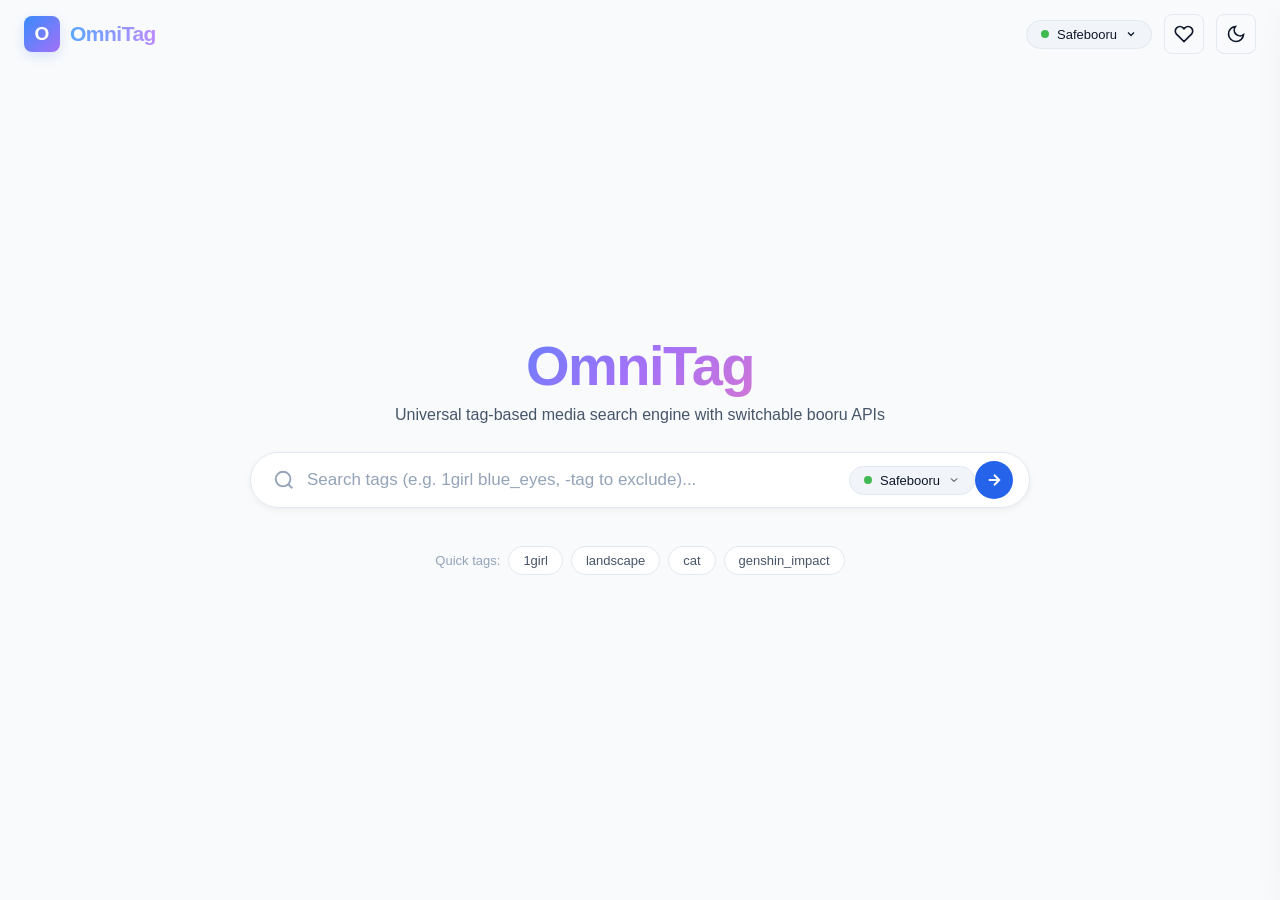
==== index.html @ b00c78ec "Initial commit: OmniTag universal media search engine & mobile app" ====
<!DOCTYPE html>
<html lang="en" data-theme="dark">
<head>
  <meta charset="UTF-8">
  <meta name="viewport" content="width=device-width, initial-scale=1.0, viewport-fit=cover">
  <meta name="theme-color" content="#0d1117">
  <meta name="description" content="OmniTag - Fast, modern tag-based image search engine with switchable API sources">
  <title>OmniTag - Universal Tag Search Engine</title>
  
  <link rel="manifest" href="manifest.json">
  <link rel="stylesheet" href="css/style.css">
  
  <link rel="icon" type="image/svg+xml" href="data:image/svg+xml,<svg xmlns='http://www.w3.org/2000/svg' viewBox='0 0 100 100'><rect width='100' height='100' rx='20' fill='%23388bfd'/><text x='50%' y='55%' dominant-baseline='middle' text-anchor='middle' fill='white' font-size='56' font-weight='bold'>O</text></svg>">
</head>
<body>

  <!-- ==========================================
       Global Header
       ========================================== -->
  <header class="app-header">
    <div class="header-left">
      <div class="logo-wrapper logo-action" title="Return to Home">
        <div class="logo-icon">O</div>
        <span class="logo-text">OmniTag</span>
      </div>
    </div>

    <div class="header-right">
      <!-- Active API indicator pill (Header) -->
      <div class="source-selector-pill">
        <button id="open-sources-btn" class="source-pill-btn" title="API Sources & Endpoints">
          <span class="source-dot"></span>
          <span id="active-source-badge">Safebooru</span>
          <svg width="12" height="12" viewBox="0 0 24 24" fill="none" stroke="currentColor" stroke-width="2.5"><polyline points="6 9 12 15 18 9"></polyline></svg>
        </button>
      </div>

      <!-- Favorites Drawer Toggle -->
      <button id="open-fav-btn" class="icon-btn" title="Saved Bookmarks">
        <svg width="20" height="20" viewBox="0 0 24 24" fill="none" stroke="currentColor" stroke-width="2">
          <path d="M20.84 4.61a5.5 5.5 0 0 0-7.78 0L12 5.67l-1.06-1.06a5.5 5.5 0 0 0-7.78 7.78l1.06 1.06L12 21.23l7.78-7.78 1.06-1.06a5.5 5.5 0 0 0 0-7.78z"></path>
        </svg>
        <span id="fav-badge-count" class="badge-counter">0</span>
      </button>

      <!-- Theme Toggle (Dark / Light) -->
      <button id="theme-toggle-btn" class="icon-btn" title="Toggle Theme">
        <svg width="20" height="20" viewBox="0 0 24 24" fill="none" stroke="currentColor" stroke-width="2"><circle cx="12" cy="12" r="5"></circle></svg>
      </button>
    </div>
  </header>

  <!-- ==========================================
       Google-Style Centered Hero (Home View)
       ========================================== -->
  <main id="hero-section" class="hero-container">
    <div class="hero-brand">
      <h1 class="hero-logo">OmniTag</h1>
      <p class="hero-tagline">Universal tag-based media search engine with switchable booru APIs</p>
    </div>

    <!-- Main Search Box -->
    <div class="search-box-wrapper">
      <div class="search-input-box">
        <svg class="search-icon-svg" width="22" height="22" viewBox="0 0 24 24" fill="none" stroke="currentColor" stroke-width="2">
          <circle cx="11" cy="11" r="8"></circle>
          <line x1="21" y1="21" x2="16.65" y2="16.65"></line>
        </svg>
        
        <input 
          id="hero-search-input" 
          type="text" 
          class="search-input" 
          placeholder="Search tags (e.g. 1girl blue_eyes, -tag to exclude)..." 
          autocomplete="off"
          spellcheck="false"
        >

        <!-- Source Switcher Dropdown in Hero -->
        <div class="source-selector-pill">
          <button id="hero-source-btn" class="source-pill-btn" type="button" title="Switch API Source">
            <span class="source-dot"></span>
            <span id="hero-source-name">Safebooru</span>
            <svg width="12" height="12" viewBox="0 0 24 24" fill="none" stroke="currentColor" stroke-width="2"><polyline points="6 9 12 15 18 9"></polyline></svg>
          </button>
          <div id="quick-sources-dropdown" class="sources-dropdown-menu"></div>
        </div>

        <button id="hero-search-btn" class="search-submit-btn" title="Search">
          <svg width="18" height="18" viewBox="0 0 24 24" fill="none" stroke="currentColor" stroke-width="2.5">
            <line x1="5" y1="12" x2="19" y2="12"></line>
            <polyline points="12 5 19 12 12 19"></polyline>
          </svg>
        </button>
      </div>

      <!-- Real-time Tag Autocomplete Dropdown -->
      <div id="hero-autocomplete" class="autocomplete-dropdown"></div>
    </div>

    <!-- Search History & Quick Tags -->
    <div class="hero-history">
      <span class="history-label">Quick tags:</span>
      <div id="hero-history-tags" style="display: contents;"></div>
    </div>
  </main>

  <!-- ==========================================
       Sticky Top Bar (Results View)
       ========================================== -->
  <div id="top-bar" class="top-bar">
    <div class="top-bar-left">
      <div class="logo-wrapper logo-action" title="Back to Home">
        <div class="logo-icon" style="width: 32px; height: 32px; font-size: 16px;">O</div>
      </div>

      <div class="top-search-wrapper">
        <div class="search-input-box top-search-box">
          <svg class="search-icon-svg" width="18" height="18" viewBox="0 0 24 24" fill="none" stroke="currentColor" stroke-width="2">
            <circle cx="11" cy="11" r="8"></circle>
            <line x1="21" y1="21" x2="16.65" y2="16.65"></line>
          </svg>
          
          <input 
            id="top-search-input" 
            type="text" 
            class="search-input" 
            placeholder="Search tags..." 
            autocomplete="off"
            spellcheck="false"
          >

          <div class="source-selector-pill">
            <button id="top-source-btn" class="source-pill-btn" type="button" title="Switch API Source">
              <span class="source-dot"></span>
              <span id="top-source-name">Safebooru</span>
              <svg width="10" height="10" viewBox="0 0 24 24" fill="none" stroke="currentColor" stroke-width="2"><polyline points="6 9 12 15 18 9"></polyline></svg>
            </button>
            <div id="quick-sources-dropdown-top" class="sources-dropdown-menu"></div>
          </div>

          <button id="top-search-btn" class="search-submit-btn" style="width: 32px; height: 32px;">
            <svg width="16" height="16" viewBox="0 0 24 24" fill="none" stroke="currentColor" stroke-width="2.5">
              <line x1="5" y1="12" x2="19" y2="12"></line>
              <polyline points="12 5 19 12 12 19"></polyline>
            </svg>
          </button>
        </div>

        <!-- Top Autocomplete Dropdown -->
        <div id="top-autocomplete" class="autocomplete-dropdown"></div>
      </div>
    </div>
  </div>

  <!-- ==========================================
       Results Section & Grid
       ========================================== -->
  <section id="results-section" class="results-section">
    <!-- Filters & Sorting Bar -->
    <div class="filters-bar">
      <div id="results-count" class="results-meta">Searching...</div>

      <div class="filters-controls">
        <select id="filter-rating" class="filter-select" title="Filter Rating">
          <option value="all">All Ratings</option>
          <option value="s">Safe Only</option>
          <option value="q">Questionable</option>
          <option value="e">Explicit</option>
        </select>

        <select id="filter-media" class="filter-select" title="Filter Media Type">
          <option value="all">All Media</option>
          <option value="image">Images Only</option>
          <option value="video">Videos / GIFs</option>
        </select>

        <select id="filter-aspect" class="filter-select" title="Filter Aspect Ratio">
          <option value="all">Any Aspect</option>
          <option value="wide">Landscape</option>
          <option value="tall">Portrait</option>
          <option value="square">Square</option>
        </select>

        <select id="filter-sort" class="filter-select" title="Sort Order">
          <option value="default">Default Order</option>
          <option value="score">Highest Score</option>
          <option value="id">Latest ID</option>
        </select>
      </div>
    </div>

    <!-- Gallery Grid -->
    <div id="gallery-grid" class="gallery-grid"></div>

    <!-- Pagination Controls -->
    <div id="pagination-container" class="pagination-container"></div>
  </section>

  <!-- ==========================================
       Lightbox / Detail Modal
       ========================================== -->
  <div id="lightbox-modal" class="lightbox-modal">
    <div class="lightbox-content-box">
      <!-- Media Main Stage -->
      <div class="lightbox-main-view">
        <button id="lightbox-prev-btn" class="lightbox-nav-btn prev" title="Previous (Left Arrow)">&#10094;</button>
        <div id="lightbox-media-container" class="lightbox-media-container"></div>
        <button id="lightbox-next-btn" class="lightbox-nav-btn next" title="Next (Right Arrow)">&#10095;</button>
      </div>

      <!-- Detail Sidebar -->
      <div class="lightbox-sidebar">
        <div class="lightbox-sidebar-header">
          <h3>Post Details</h3>
          <button id="lightbox-close-btn" class="icon-btn" title="Close (Esc)">&times;</button>
        </div>

        <div class="lightbox-sidebar-body">
          <!-- Action Buttons -->
          <div class="lightbox-actions-grid">
            <button id="lightbox-fav-btn" class="btn-secondary" title="Bookmark">
              <svg width="16" height="16" viewBox="0 0 24 24" fill="none" stroke="currentColor" stroke-width="2">
                <path d="M20.84 4.61a5.5 5.5 0 0 0-7.78 0L12 5.67l-1.06-1.06a5.5 5.5 0 0 0-7.78 7.78l1.06 1.06L12 21.23l7.78-7.78 1.06-1.06a5.5 5.5 0 0 0 0-7.78z"></path>
              </svg>
              <span>Favorite</span>
            </button>
            <button id="lightbox-download-btn" class="btn-primary" title="Download Full Resolution">
              <svg width="16" height="16" viewBox="0 0 24 24" fill="none" stroke="currentColor" stroke-width="2">
                <path d="M21 15v4a2 2 0 0 1-2 2H5a2 2 0 0 1-2-2v-4"></path>
                <polyline points="7 10 12 15 17 10"></polyline>
                <line x1="12" y1="15" x2="12" y2="3"></line>
              </svg>
              <span>Download</span>
            </button>
            <button id="lightbox-copy-btn" class="btn-secondary" title="Copy Direct URL">Copy URL</button>
            <a id="lightbox-original-btn" class="btn-secondary" target="_blank" rel="noopener">Open Source ↗</a>
          </div>

          <!-- Metadata -->
          <table id="lightbox-info-table" class="info-table"></table>

          <!-- Categorized Tags -->
          <div>
            <h4 style="font-size: 13px; font-weight: 700; margin-bottom: 10px; color: var(--text-secondary);">TAGS (Click to search)</h4>
            <div id="lightbox-tags-container"></div>
          </div>
        </div>
      </div>
    </div>
  </div>

  <!-- ==========================================
       API Sources & Endpoints Manager Modal
       ========================================== -->
  <div id="sources-modal" class="modal-overlay">
    <div class="modal-dialog">
      <div class="modal-header">
        <h3 id="sources-modal-title">API Sources Manager</h3>
        <button id="close-sources-btn" class="icon-btn">&times;</button>
      </div>

      <div class="modal-body">
        <!-- List of Sources -->
        <div id="sources-list-container" class="sources-list-container"></div>

        <!-- Add / Edit Source Form -->
        <div id="source-form-section" style="display: none;">
          <h4 id="source-form-title" style="margin-bottom: 16px;">Add New API Source</h4>
          <form id="source-edit-form">
            <input type="hidden" id="source-form-id">

            <div class="form-group">
              <label>Source Name</label>
              <input type="text" id="source-form-name" class="form-input" placeholder="e.g. My Custom Booru" required>
            </div>

            <div class="form-group">
              <label>API Protocol / Type</label>
              <select id="source-form-type" class="form-select">
                <option value="gelbooru_dapi">Gelbooru / Safebooru DAPI (XML / JSON)</option>
                <option value="danbooru_v2">Danbooru 2.x API (JSON)</option>
                <option value="moebooru">Moebooru API (Yande.re, Konachan)</option>
              </select>
              <div class="form-hint">Selecting a type auto-configures compatible post and tag endpoints.</div>
            </div>

            <div class="form-group">
              <label>Base URL</label>
              <input type="url" id="source-form-base" class="form-input" placeholder="https://example.com" required>
            </div>

            <div class="form-group">
              <label>Custom Posts URL Template (Optional)</label>
              <input type="text" id="source-form-posts" class="form-input" placeholder="Leave blank to use engine defaults">
              <div class="form-hint">Variables: <code>{tags}</code>, <code>{page}</code>, <code>{limit}</code></div>
            </div>

            <div class="form-group">
              <label>Custom Tag Autocomplete URL (Optional)</label>
              <input type="text" id="source-form-tags" class="form-input" placeholder="Leave blank to use engine defaults">
              <div class="form-hint">Variable: <code>{query}</code></div>
            </div>

            <div class="form-row">
              <div class="form-group" style="flex: 1;">
                <label>API Key (Optional)</label>
                <input type="text" id="source-form-apikey" class="form-input" placeholder="Required for Rule34 / Gelbooru" autocomplete="off" spellcheck="false">
              </div>
              <div class="form-group" style="flex: 1;">
                <label>User ID (Optional)</label>
                <input type="text" id="source-form-userid" class="form-input" placeholder="Numeric user ID" autocomplete="off" spellcheck="false">
              </div>
            </div>
            <div class="form-hint" style="margin: -6px 0 14px;">Used for <code>{api_key}</code> and <code>{user_id}</code> in the URL templates. Stored only in this browser. Keep Proxy Mode on Auto so the key isn't sent through a public CORS proxy.</div>

            <div class="form-row">
              <div class="form-group" style="flex: 1;">
                <label>Proxy Mode</label>
                <select id="source-form-proxy" class="form-select">
                  <option value="auto">Auto (Local server proxy / Built-in)</option>
                  <option value="direct">Direct (No Proxy)</option>
                  <option value="corsproxy">Public CORS Proxy (corsproxy.io)</option>
                  <option value="allorigins">AllOrigins Proxy</option>
                  <option value="custom">Custom Proxy</option>
                </select>
              </div>
              <div class="form-group" style="flex: 1;">
                <label>Custom Proxy URL (if Custom)</label>
                <input type="text" id="source-form-custom-proxy" class="form-input" placeholder="https://myproxy.com/?url={url}">
              </div>
            </div>

            <div style="display: flex; gap: 10px; margin-top: 20px;">
              <button type="submit" class="btn-primary" style="flex: 1;">Save Source</button>
              <button type="button" id="cancel-source-edit" class="btn-secondary" style="flex: 1;">Cancel</button>
            </div>
          </form>
        </div>
      </div>

      <div class="modal-footer">
        <div>
          <button id="add-source-btn" class="btn-primary btn-sm">+ Add Custom API</button>
          <button id="reset-sources-btn" class="btn-secondary btn-sm">Reset Defaults</button>
        </div>
        <div>
          <button id="export-sources-btn" class="btn-secondary btn-sm" title="Backup sources as JSON">Export JSON</button>
          <label class="btn-secondary btn-sm" style="cursor: pointer; display: inline-block;">
            Import JSON
            <input type="file" id="import-sources-file" accept=".json" style="display: none;">
          </label>
        </div>
      </div>
    </div>
  </div>

  <!-- ==========================================
       Favorites / Bookmarks Drawer
       ========================================== -->
  <aside id="favorites-drawer" class="drawer">
    <div class="drawer-header">
      <h3>Saved Bookmarks</h3>
      <button id="close-fav-btn" class="icon-btn">&times;</button>
    </div>
    <div class="drawer-body">
      <div id="favorites-grid" class="favorites-grid"></div>
    </div>
  </aside>

  <!-- Scripts -->
  <script src="js/api-sources.js"></script>
  <script src="js/autocomplete.js"></script>
  <script src="js/app.js"></script>

  <!-- PWA Service Worker Registration -->
  <script>
    if ("serviceWorker" in navigator) {
      window.addEventListener("load", () => {
        navigator.serviceWorker.register("sw.js").catch(e => console.log("SW registration skipped:", e));
      });
    }
  </script>
</body>
</html>
---- css/style.css ----
/* ==========================================================================
   OmniTag - Modern Search Engine & Media Browser Stylesheet
   Google-inspired clean interface with dark/light themes & glassmorphism
   ========================================================================== */

:root {
  --bg-primary: #0d1117;
  --bg-secondary: #161b22;
  --bg-tertiary: #21262d;
  --bg-card: rgba(22, 27, 34, 0.85);
  --bg-glass: rgba(13, 17, 23, 0.75);
  --border-color: #30363d;
  --border-subtle: #21262d;
  --text-primary: #f0f6fc;
  --text-secondary: #8b949e;
  --text-muted: #6e7681;
  --accent-color: #388bfd;
  --accent-hover: #58a6ff;
  --accent-glow: rgba(56, 139, 253, 0.25);
  --danger-color: #f85149;
  --success-color: #3fb950;
  --warning-color: #d29922;

  /* Tag Category Colors */
  --cat-artist: #f47067;
  --cat-character: #56d364;
  --cat-copyright: #e3b341;
  --cat-general: #58a6ff;
  --cat-meta: #8b949e;

  --radius-sm: 8px;
  --radius-md: 14px;
  --radius-lg: 20px;
  --radius-full: 9999px;

  --shadow-sm: 0 2px 6px rgba(0, 0, 0, 0.3);
  --shadow-md: 0 8px 24px rgba(0, 0, 0, 0.45);
  --shadow-lg: 0 16px 40px rgba(0, 0, 0, 0.6);

  --font-family: -apple-system, BlinkMacSystemFont, "Segoe UI", Roboto, Helvetica, Arial, sans-serif;
  --header-height: 68px;
}

[data-theme="light"] {
  --bg-primary: #f8fafc;
  --bg-secondary: #ffffff;
  --bg-tertiary: #f1f5f9;
  --bg-card: rgba(255, 255, 255, 0.9);
  --bg-glass: rgba(255, 255, 255, 0.85);
  --border-color: #e2e8f0;
  --border-subtle: #edf2f7;
  --text-primary: #0f172a;
  --text-secondary: #475569;
  --text-muted: #94a3b8;
  --accent-color: #2563eb;
  --accent-hover: #1d4ed8;
  --accent-glow: rgba(37, 99, 235, 0.15);
  --shadow-sm: 0 2px 6px rgba(0, 0, 0, 0.05);
  --shadow-md: 0 8px 24px rgba(0, 0, 0, 0.08);
  --shadow-lg: 0 16px 40px rgba(0, 0, 0, 0.12);
}

/* Base Reset */
*, *::before, *::after {
  box-sizing: border-box;
  margin: 0;
  padding: 0;
}

body {
  font-family: var(--font-family);
  background-color: var(--bg-primary);
  color: var(--text-primary);
  min-height: 100vh;
  display: flex;
  flex-direction: column;
  overflow-x: hidden;
  transition: background-color 0.25s ease, color 0.25s ease;
  -webkit-font-smoothing: antialiased;
}

/* ==========================================================================
   Global Header & Controls
   ========================================================================== */
.app-header {
  height: var(--header-height);
  padding: 0 24px;
  display: flex;
  align-items: center;
  justify-content: space-between;
  position: relative;
  z-index: 50;
}

.header-left, .header-right {
  display: flex;
  align-items: center;
  gap: 12px;
}

.logo-wrapper {
  display: flex;
  align-items: center;
  gap: 10px;
  cursor: pointer;
  user-select: none;
}

.logo-icon {
  width: 36px;
  height: 36px;
  border-radius: var(--radius-sm);
  background: linear-gradient(135deg, #388bfd, #a371f7);
  display: flex;
  align-items: center;
  justify-content: center;
  color: #fff;
  font-weight: 800;
  font-size: 19px;
  box-shadow: 0 4px 12px var(--accent-glow);
}

.logo-text {
  font-size: 21px;
  font-weight: 700;
  letter-spacing: -0.5px;
  background: linear-gradient(90deg, #58a6ff, #bc8cff);
  -webkit-background-clip: text;
  -webkit-text-fill-color: transparent;
}

.icon-btn {
  background: transparent;
  border: 1px solid var(--border-color);
  color: var(--text-primary);
  width: 40px;
  height: 40px;
  border-radius: var(--radius-sm);
  display: flex;
  align-items: center;
  justify-content: center;
  cursor: pointer;
  transition: all 0.2s ease;
  position: relative;
}

.icon-btn:hover {
  background: var(--bg-tertiary);
  border-color: var(--accent-color);
  transform: translateY(-1px);
}

.badge-counter {
  position: absolute;
  top: -4px;
  right: -4px;
  background: var(--accent-color);
  color: #fff;
  font-size: 11px;
  font-weight: 700;
  padding: 2px 6px;
  border-radius: var(--radius-full);
  display: none;
}

/* ==========================================================================
   Google-Style Hero Section (Home View)
   ========================================================================== */
.hero-container {
  flex: 1;
  display: flex;
  flex-direction: column;
  align-items: center;
  justify-content: center;
  padding: 20px 20px 80px 20px;
  max-width: 820px;
  margin: 0 auto;
  width: 100%;
}

.hero-brand {
  text-align: center;
  margin-bottom: 28px;
}

.hero-logo {
  font-size: 56px;
  font-weight: 800;
  letter-spacing: -1.5px;
  background: linear-gradient(135deg, #388bfd 0%, #a371f7 50%, #f778ba 100%);
  -webkit-background-clip: text;
  -webkit-text-fill-color: transparent;
  margin-bottom: 8px;
}

.hero-tagline {
  font-size: 16px;
  color: var(--text-secondary);
}

/* Search Box Container */
.search-box-wrapper {
  width: 100%;
  position: relative;
  margin-bottom: 20px;
}

.search-input-box {
  width: 100%;
  height: 56px;
  background: var(--bg-secondary);
  border: 1px solid var(--border-color);
  border-radius: var(--radius-full);
  display: flex;
  align-items: center;
  padding: 0 16px 0 22px;
  box-shadow: var(--shadow-sm);
  transition: all 0.25s ease;
}

.search-input-box:focus-within {
  border-color: var(--accent-color);
  box-shadow: 0 0 0 4px var(--accent-glow), var(--shadow-md);
  background: var(--bg-tertiary);
}

.search-input {
  flex: 1;
  background: transparent;
  border: none;
  outline: none;
  font-size: 17px;
  color: var(--text-primary);
  font-family: inherit;
  margin: 0 12px;
}

.search-input::placeholder {
  color: var(--text-muted);
}

.search-icon-svg {
  color: var(--text-muted);
  flex-shrink: 0;
}

.search-submit-btn {
  background: var(--accent-color);
  border: none;
  color: #fff;
  width: 38px;
  height: 38px;
  border-radius: var(--radius-full);
  display: flex;
  align-items: center;
  justify-content: center;
  cursor: pointer;
  flex-shrink: 0;
  transition: all 0.2s ease;
}

.search-submit-btn:hover {
  background: var(--accent-hover);
  transform: scale(1.05);
}

/* Active Source Pill */
.source-selector-pill {
  position: relative;
  display: inline-flex;
  align-items: center;
}

.source-pill-btn {
  background: var(--bg-tertiary);
  border: 1px solid var(--border-color);
  color: var(--text-primary);
  padding: 6px 14px;
  border-radius: var(--radius-full);
  font-size: 13px;
  font-weight: 500;
  display: flex;
  align-items: center;
  gap: 8px;
  cursor: pointer;
  transition: all 0.2s ease;
}

.source-pill-btn:hover {
  border-color: var(--accent-color);
  background: var(--bg-secondary);
}

.source-dot {
  width: 8px;
  height: 8px;
  border-radius: 50%;
  background: var(--success-color);
}

/* Dropdown Menu */
.sources-dropdown-menu {
  position: absolute;
  top: calc(100% + 8px);
  left: 0;
  min-width: 240px;
  background: var(--bg-secondary);
  border: 1px solid var(--border-color);
  border-radius: var(--radius-md);
  box-shadow: var(--shadow-lg);
  padding: 6px;
  display: none;
  z-index: 100;
  animation: fadeIn 0.15s ease;
}

.sources-dropdown-menu.open {
  display: block;
}

.quick-source-item {
  width: 100%;
  background: transparent;
  border: none;
  color: var(--text-primary);
  padding: 10px 14px;
  border-radius: var(--radius-sm);
  font-size: 14px;
  display: flex;
  align-items: center;
  justify-content: space-between;
  cursor: pointer;
  text-align: left;
  transition: background 0.15s ease;
}

.quick-source-item:hover {
  background: var(--bg-tertiary);
}

.quick-source-item.active {
  background: var(--accent-glow);
  color: var(--accent-hover);
  font-weight: 600;
}

.source-item-type {
  font-size: 11px;
  color: var(--text-muted);
  text-transform: capitalize;
}

.quick-source-item.manage-action {
  border-top: 1px solid var(--border-color);
  margin-top: 4px;
  padding-top: 10px;
  color: var(--accent-hover);
}

/* History / Popular Tags */
.hero-history {
  display: flex;
  flex-wrap: wrap;
  align-items: center;
  justify-content: center;
  gap: 8px;
  margin-top: 18px;
}

.history-label {
  font-size: 13px;
  color: var(--text-muted);
}

.history-pill {
  background: var(--bg-secondary);
  border: 1px solid var(--border-color);
  color: var(--text-secondary);
  padding: 6px 14px;
  border-radius: var(--radius-full);
  font-size: 13px;
  cursor: pointer;
  transition: all 0.2s ease;
}

.history-pill:hover {
  color: var(--text-primary);
  border-color: var(--accent-color);
  background: var(--bg-tertiary);
  transform: translateY(-1px);
}

/* ==========================================================================
   Autocomplete Dropdown
   ========================================================================== */
.autocomplete-dropdown {
  position: absolute;
  top: calc(100% + 6px);
  left: 0;
  right: 0;
  background: var(--bg-secondary);
  border: 1px solid var(--border-color);
  border-radius: var(--radius-md);
  box-shadow: var(--shadow-lg);
  max-height: 380px;
  overflow-y: auto;
  z-index: 100;
  display: none;
}

.autocomplete-item {
  padding: 10px 18px;
  display: flex;
  align-items: center;
  justify-content: space-between;
  cursor: pointer;
  font-size: 14px;
  border-bottom: 1px solid var(--border-subtle);
  transition: background 0.15s ease;
}

.autocomplete-item:last-child {
  border-bottom: none;
}

.autocomplete-item:hover, .autocomplete-item.active {
  background: var(--bg-tertiary);
}

.tag-info {
  display: flex;
  align-items: center;
  gap: 10px;
}

.cat-dot {
  width: 8px;
  height: 8px;
  border-radius: 50%;
  flex-shrink: 0;
}

.cat-dot.cat-artist { background-color: var(--cat-artist); }
.cat-dot.cat-character { background-color: var(--cat-character); }
.cat-dot.cat-copyright { background-color: var(--cat-copyright); }
.cat-dot.cat-general { background-color: var(--cat-general); }
.cat-dot.cat-meta { background-color: var(--cat-meta); }

.tag-text strong.highlight {
  color: var(--accent-hover);
  text-decoration: underline;
}

.neg-sign {
  color: var(--danger-color);
  font-weight: bold;
}

.tag-count {
  font-size: 12px;
  color: var(--text-muted);
  background: var(--bg-tertiary);
  padding: 2px 8px;
  border-radius: var(--radius-full);
}

/* ==========================================================================
   Sticky Top Bar (Results View)
   ========================================================================== */
.top-bar {
  display: none;
  align-items: center;
  justify-content: space-between;
  gap: 20px;
  padding: 12px 24px;
  background: var(--bg-glass);
  backdrop-filter: blur(16px);
  -webkit-backdrop-filter: blur(16px);
  border-bottom: 1px solid var(--border-color);
  position: sticky;
  top: 0;
  z-index: 40;
}

.top-bar-left {
  display: flex;
  align-items: center;
  gap: 16px;
  flex: 1;
  max-width: 800px;
}

.top-search-wrapper {
  flex: 1;
  position: relative;
}

.top-search-box {
  height: 44px;
}

/* ==========================================================================
   Results Section & Filters
   ========================================================================== */
.results-section {
  display: none;
  flex: 1;
  padding: 18px 24px 60px 24px;
  max-width: 1600px;
  margin: 0 auto;
  width: 100%;
}

.filters-bar {
  display: flex;
  align-items: center;
  justify-content: space-between;
  flex-wrap: wrap;
  gap: 12px;
  margin-bottom: 22px;
  padding-bottom: 14px;
  border-bottom: 1px solid var(--border-color);
}

.results-meta {
  font-size: 14px;
  color: var(--text-secondary);
}

.filters-controls {
  display: flex;
  align-items: center;
  gap: 10px;
  flex-wrap: wrap;
}

.filter-select {
  background: var(--bg-secondary);
  border: 1px solid var(--border-color);
  color: var(--text-primary);
  padding: 6px 12px;
  border-radius: var(--radius-sm);
  font-size: 13px;
  outline: none;
  cursor: pointer;
  transition: border-color 0.2s ease;
}

.filter-select:focus {
  border-color: var(--accent-color);
}

/* ==========================================================================
   Gallery Grid & Cards
   ========================================================================== */
.gallery-grid {
  display: grid;
  grid-template-columns: repeat(auto-fill, minmax(220px, 1fr));
  gap: 18px;
}

.post-card {
  background: var(--bg-secondary);
  border-radius: var(--radius-md);
  overflow: hidden;
  border: 1px solid var(--border-subtle);
  position: relative;
  aspect-ratio: 0.82;
  cursor: pointer;
  transition: transform 0.25s ease, box-shadow 0.25s ease, border-color 0.25s ease;
}

.post-card:hover {
  transform: translateY(-4px);
  box-shadow: var(--shadow-md);
  border-color: var(--accent-color);
}

.card-media-wrapper {
  width: 100%;
  height: 100%;
  position: relative;
  background: var(--bg-tertiary);
}

.card-media-wrapper img {
  width: 100%;
  height: 100%;
  object-fit: cover;
  display: block;
  transition: transform 0.35s ease;
}

.post-card:hover .card-media-wrapper img {
  transform: scale(1.04);
}

/* Badges */
.badge {
  position: absolute;
  top: 10px;
  left: 10px;
  font-size: 10px;
  font-weight: 700;
  padding: 3px 7px;
  border-radius: var(--radius-sm);
  letter-spacing: 0.5px;
  backdrop-filter: blur(8px);
}

.badge-video { background: rgba(239, 68, 68, 0.85); color: #fff; }
.badge-gif { background: rgba(168, 85, 247, 0.85); color: #fff; }
.badge-hd { background: rgba(59, 130, 246, 0.85); color: #fff; }

.card-fav-btn {
  position: absolute;
  top: 10px;
  right: 10px;
  width: 32px;
  height: 32px;
  border-radius: 50%;
  background: rgba(0, 0, 0, 0.6);
  border: none;
  color: #fff;
  display: flex;
  align-items: center;
  justify-content: center;
  cursor: pointer;
  opacity: 0;
  transition: all 0.2s ease;
}

.post-card:hover .card-fav-btn, .card-fav-btn.active {
  opacity: 1;
}

.card-fav-btn.active {
  color: var(--danger-color);
}

.card-fav-btn:hover {
  background: rgba(0, 0, 0, 0.85);
  transform: scale(1.1);
}

.card-overlay {
  position: absolute;
  bottom: 0;
  left: 0;
  right: 0;
  padding: 24px 12px 10px 12px;
  background: linear-gradient(to top, rgba(0, 0, 0, 0.8) 0%, transparent 100%);
  color: #fff;
  display: flex;
  align-items: flex-end;
  opacity: 0;
  transition: opacity 0.2s ease;
}

.post-card:hover .card-overlay {
  opacity: 1;
}

.card-meta {
  display: flex;
  align-items: center;
  justify-content: space-between;
  width: 100%;
  font-size: 12px;
  font-weight: 500;
}

/* Skeleton Loading */
.skeleton-card {
  background: var(--bg-secondary);
  position: relative;
  overflow: hidden;
}

.skeleton-shimmer {
  width: 100%;
  height: 100%;
  background: linear-gradient(90deg, transparent, rgba(255, 255, 255, 0.05), transparent);
  animation: shimmer 1.5s infinite;
}

@keyframes shimmer {
  0% { transform: translateX(-100%); }
  100% { transform: translateX(100%); }
}

/* Empty & Error States */
.empty-state {
  grid-column: 1 / -1;
  text-align: center;
  padding: 80px 20px;
  background: var(--bg-secondary);
  border-radius: var(--radius-lg);
  border: 1px dashed var(--border-color);
}

.empty-icon {
  font-size: 48px;
  margin-bottom: 16px;
}

.empty-state h3 {
  font-size: 20px;
  margin-bottom: 8px;
}

.empty-state p {
  color: var(--text-secondary);
  max-width: 500px;
  margin: 0 auto 20px auto;
  font-size: 14px;
}

.empty-suggestions, .empty-actions {
  display: flex;
  align-items: center;
  justify-content: center;
  gap: 10px;
  flex-wrap: wrap;
}

.pill-btn {
  background: var(--bg-tertiary);
  border: 1px solid var(--border-color);
  color: var(--text-primary);
  padding: 6px 14px;
  border-radius: var(--radius-full);
  font-size: 13px;
  cursor: pointer;
  transition: all 0.2s ease;
}

.pill-btn:hover {
  background: var(--accent-glow);
  border-color: var(--accent-color);
  color: var(--accent-hover);
}

/* Pagination Bar */
.pagination-container {
  margin-top: 36px;
  display: flex;
  justify-content: center;
}

.pagination-bar {
  display: inline-flex;
  align-items: center;
  gap: 16px;
  background: var(--bg-secondary);
  padding: 8px 18px;
  border-radius: var(--radius-full);
  border: 1px solid var(--border-color);
  box-shadow: var(--shadow-sm);
}

.page-number-display {
  font-size: 14px;
  font-weight: 600;
  color: var(--text-primary);
}

/* Buttons */
.btn-primary {
  background: var(--accent-color);
  color: #fff;
  border: none;
  padding: 9px 18px;
  border-radius: var(--radius-sm);
  font-size: 14px;
  font-weight: 500;
  cursor: pointer;
  transition: all 0.2s ease;
}

.btn-primary:hover {
  background: var(--accent-hover);
}

.btn-secondary {
  background: var(--bg-tertiary);
  color: var(--text-primary);
  border: 1px solid var(--border-color);
  padding: 8px 16px;
  border-radius: var(--radius-sm);
  font-size: 14px;
  font-weight: 500;
  cursor: pointer;
  transition: all 0.2s ease;
}

.btn-secondary:hover:not(:disabled) {
  border-color: var(--accent-color);
  background: var(--bg-secondary);
}

.btn-secondary:disabled {
  opacity: 0.5;
  cursor: not-allowed;
}

.btn-danger {
  background: var(--danger-color);
  color: #fff;
  border: none;
  padding: 8px 14px;
  border-radius: var(--radius-sm);
  font-size: 13px;
  cursor: pointer;
}

.btn-sm {
  padding: 6px 12px;
  font-size: 12px;
}

/* ==========================================================================
   Lightbox Modal
   ========================================================================== */
.lightbox-modal {
  position: fixed;
  inset: 0;
  background: rgba(0, 0, 0, 0.88);
  backdrop-filter: blur(12px);
  -webkit-backdrop-filter: blur(12px);
  z-index: 200;
  display: none;
  align-items: center;
  justify-content: center;
  padding: 20px;
}

.lightbox-content-box {
  background: var(--bg-secondary);
  border: 1px solid var(--border-color);
  border-radius: var(--radius-lg);
  width: 95vw;
  max-width: 1400px;
  height: 90vh;
  display: flex;
  overflow: hidden;
  box-shadow: var(--shadow-lg);
  position: relative;
}

.lightbox-main-view {
  flex: 1;
  background: #000;
  position: relative;
  display: flex;
  align-items: center;
  justify-content: center;
  overflow: hidden;
}

.lightbox-media-container {
  width: 100%;
  height: 100%;
  display: flex;
  align-items: center;
  justify-content: center;
}

.lightbox-img, .lightbox-video {
  max-width: 100%;
  max-height: 100%;
  object-fit: contain;
}

.lightbox-nav-btn {
  position: absolute;
  top: 50%;
  transform: translateY(-50%);
  width: 48px;
  height: 48px;
  background: rgba(0, 0, 0, 0.6);
  border: 1px solid rgba(255, 255, 255, 0.15);
  color: #fff;
  border-radius: 50%;
  display: flex;
  align-items: center;
  justify-content: center;
  cursor: pointer;
  z-index: 10;
  transition: all 0.2s ease;
}

.lightbox-nav-btn:hover {
  background: rgba(0, 0, 0, 0.9);
  transform: translateY(-50%) scale(1.1);
}

.lightbox-nav-btn.prev { left: 16px; }
.lightbox-nav-btn.next { right: 16px; }

/* Lightbox Sidebar */
.lightbox-sidebar {
  width: 380px;
  background: var(--bg-secondary);
  border-left: 1px solid var(--border-color);
  display: flex;
  flex-direction: column;
  overflow-y: auto;
  flex-shrink: 0;
}

.lightbox-sidebar-header {
  padding: 16px 20px;
  border-bottom: 1px solid var(--border-color);
  display: flex;
  align-items: center;
  justify-content: space-between;
}

.lightbox-sidebar-body {
  padding: 20px;
  flex: 1;
  display: flex;
  flex-direction: column;
  gap: 22px;
}

.lightbox-actions-grid {
  display: grid;
  grid-template-columns: repeat(2, 1fr);
  gap: 10px;
}

.lightbox-actions-grid button, .lightbox-actions-grid a {
  display: flex;
  align-items: center;
  justify-content: center;
  gap: 8px;
  text-decoration: none;
  font-size: 13px;
}

.info-table {
  width: 100%;
  border-collapse: collapse;
  font-size: 13px;
}

.info-table td {
  padding: 6px 0;
  border-bottom: 1px solid var(--border-subtle);
}

.info-table td:first-child {
  color: var(--text-muted);
  width: 35%;
}

.tag-group {
  margin-bottom: 14px;
}

.tag-group-title {
  font-size: 12px;
  font-weight: 700;
  text-transform: uppercase;
  color: var(--text-muted);
  letter-spacing: 0.5px;
  margin-bottom: 8px;
}

.tag-chips-wrapper {
  display: flex;
  flex-wrap: wrap;
  gap: 6px;
}

.tag-chip {
  background: var(--bg-tertiary);
  border: 1px solid var(--border-color);
  color: var(--text-primary);
  padding: 4px 10px;
  border-radius: var(--radius-sm);
  font-size: 12px;
  cursor: pointer;
  transition: all 0.15s ease;
}

.tag-chip:hover {
  border-color: currentColor;
  transform: translateY(-1px);
}

.tag-chip.cat-artist { color: var(--cat-artist); }
.tag-chip.cat-character { color: var(--cat-character); }
.tag-chip.cat-copyright { color: var(--cat-copyright); }
.tag-chip.cat-general { color: var(--cat-general); }

.rating-badge {
  display: inline-block;
  padding: 2px 6px;
  border-radius: 4px;
  font-weight: 700;
  font-size: 11px;
}
.rating-safe, .rating-s, .rating-general { background: rgba(63, 185, 80, 0.2); color: var(--success-color); }
.rating-questionable, .rating-q { background: rgba(210, 153, 34, 0.2); color: var(--warning-color); }
.rating-explicit, .rating-e { background: rgba(248, 81, 73, 0.2); color: var(--danger-color); }

/* ==========================================================================
   Source Manager Modal & Drawer
   ========================================================================== */
.modal-overlay {
  position: fixed;
  inset: 0;
  background: rgba(0, 0, 0, 0.7);
  backdrop-filter: blur(8px);
  -webkit-backdrop-filter: blur(8px);
  z-index: 250;
  display: none;
  align-items: center;
  justify-content: center;
  padding: 20px;
}

.modal-dialog {
  background: var(--bg-secondary);
  border: 1px solid var(--border-color);
  border-radius: var(--radius-lg);
  width: 100%;
  max-width: 640px;
  max-height: 85vh;
  display: flex;
  flex-direction: column;
  box-shadow: var(--shadow-lg);
  overflow: hidden;
}

.modal-header {
  padding: 18px 24px;
  border-bottom: 1px solid var(--border-color);
  display: flex;
  align-items: center;
  justify-content: space-between;
}

.modal-body {
  padding: 24px;
  overflow-y: auto;
  flex: 1;
}

.modal-footer {
  padding: 16px 24px;
  border-top: 1px solid var(--border-color);
  display: flex;
  align-items: center;
  justify-content: space-between;
  background: var(--bg-tertiary);
}

.sources-list-container {
  display: flex;
  flex-direction: column;
  gap: 12px;
}

.source-card {
  background: var(--bg-tertiary);
  border: 1px solid var(--border-color);
  border-radius: var(--radius-md);
  padding: 16px;
  display: flex;
  align-items: center;
  justify-content: space-between;
  gap: 16px;
  transition: all 0.2s ease;
}

.source-card.active {
  border-color: var(--accent-color);
  background: var(--accent-glow);
}

.source-card-header {
  display: flex;
  align-items: center;
  gap: 10px;
  margin-bottom: 4px;
}

.source-tag-type {
  font-size: 11px;
  background: var(--bg-secondary);
  border: 1px solid var(--border-color);
  padding: 2px 6px;
  border-radius: var(--radius-full);
  color: var(--text-muted);
}

.active-pill {
  font-size: 11px;
  background: var(--success-color);
  color: #fff;
  padding: 2px 8px;
  border-radius: var(--radius-full);
  font-weight: 600;
}

.source-url-text {
  font-size: 12px;
  color: var(--text-muted);
  font-family: monospace;
}

.source-desc-text {
  font-size: 13px;
  color: var(--text-secondary);
  margin-top: 2px;
}

.source-card-actions {
  display: flex;
  align-items: center;
  gap: 8px;
}

/* Form Groups */
.form-group {
  margin-bottom: 16px;
}

.form-group label {
  display: block;
  font-size: 13px;
  font-weight: 600;
  color: var(--text-secondary);
  margin-bottom: 6px;
}

.form-input, .form-select {
  width: 100%;
  background: var(--bg-tertiary);
  border: 1px solid var(--border-color);
  color: var(--text-primary);
  padding: 10px 14px;
  border-radius: var(--radius-sm);
  font-size: 14px;
  outline: none;
  font-family: inherit;
  transition: border-color 0.2s ease;
}

.form-input:focus, .form-select:focus {
  border-color: var(--accent-color);
}

.form-hint {
  font-size: 11px;
  color: var(--text-muted);
  margin-top: 4px;
}

.form-row {
  display: flex;
  gap: 12px;
}

/* Favorites Drawer */
.drawer {
  position: fixed;
  top: 0;
  right: -420px;
  width: 400px;
  max-width: 90vw;
  height: 100vh;
  background: var(--bg-secondary);
  border-left: 1px solid var(--border-color);
  box-shadow: var(--shadow-lg);
  z-index: 220;
  transition: right 0.3s cubic-bezier(0.16, 1, 0.3, 1);
  display: flex;
  flex-direction: column;
}

.drawer.open {
  right: 0;
}

.drawer-header {
  padding: 18px 20px;
  border-bottom: 1px solid var(--border-color);
  display: flex;
  align-items: center;
  justify-content: space-between;
}

.drawer-body {
  flex: 1;
  overflow-y: auto;
  padding: 18px;
}

.favorites-grid {
  display: grid;
  grid-template-columns: repeat(2, 1fr);
  gap: 12px;
}

.fav-card {
  position: relative;
  aspect-ratio: 1;
  border-radius: var(--radius-sm);
  overflow: hidden;
  background: var(--bg-tertiary);
  cursor: pointer;
}

.fav-card img {
  width: 100%;
  height: 100%;
  object-fit: cover;
}

.fav-delete-btn {
  position: absolute;
  top: 6px;
  right: 6px;
  width: 24px;
  height: 24px;
  background: rgba(0, 0, 0, 0.7);
  border: none;
  color: #fff;
  border-radius: 50%;
  font-size: 16px;
  cursor: pointer;
}

/* Toast Notifications */
#omnitag-toast {
  position: fixed;
  bottom: 24px;
  left: 50%;
  transform: translateX(-50%) translateY(100px);
  background: var(--bg-tertiary);
  color: var(--text-primary);
  border: 1px solid var(--border-color);
  box-shadow: var(--shadow-lg);
  padding: 10px 20px;
  border-radius: var(--radius-full);
  font-size: 14px;
  font-weight: 500;
  z-index: 999;
  opacity: 0;
  transition: all 0.3s cubic-bezier(0.16, 1, 0.3, 1);
  pointer-events: none;
}

#omnitag-toast.show {
  transform: translateX(-50%) translateY(0);
  opacity: 1;
}

/* Responsive Breakpoints */
@media (max-width: 900px) {
  .lightbox-content-box {
    flex-direction: column;
    height: 95vh;
  }
  .lightbox-sidebar {
    width: 100%;
    height: 40%;
    border-left: none;
    border-top: 1px solid var(--border-color);
  }
}

@media (max-width: 600px) {
  .hero-logo { font-size: 40px; }
  .search-input-box { height: 50px; }
  .gallery-grid { grid-template-columns: repeat(2, 1fr); gap: 10px; }
  .filters-bar { flex-direction: column; align-items: flex-start; }
  .app-header { padding: 0 16px; }
  .results-section { padding: 12px 14px 40px 14px; }
}

@keyframes fadeIn {
  from { opacity: 0; transform: translateY(-4px); }
  to { opacity: 1; transform: translateY(0); }
}
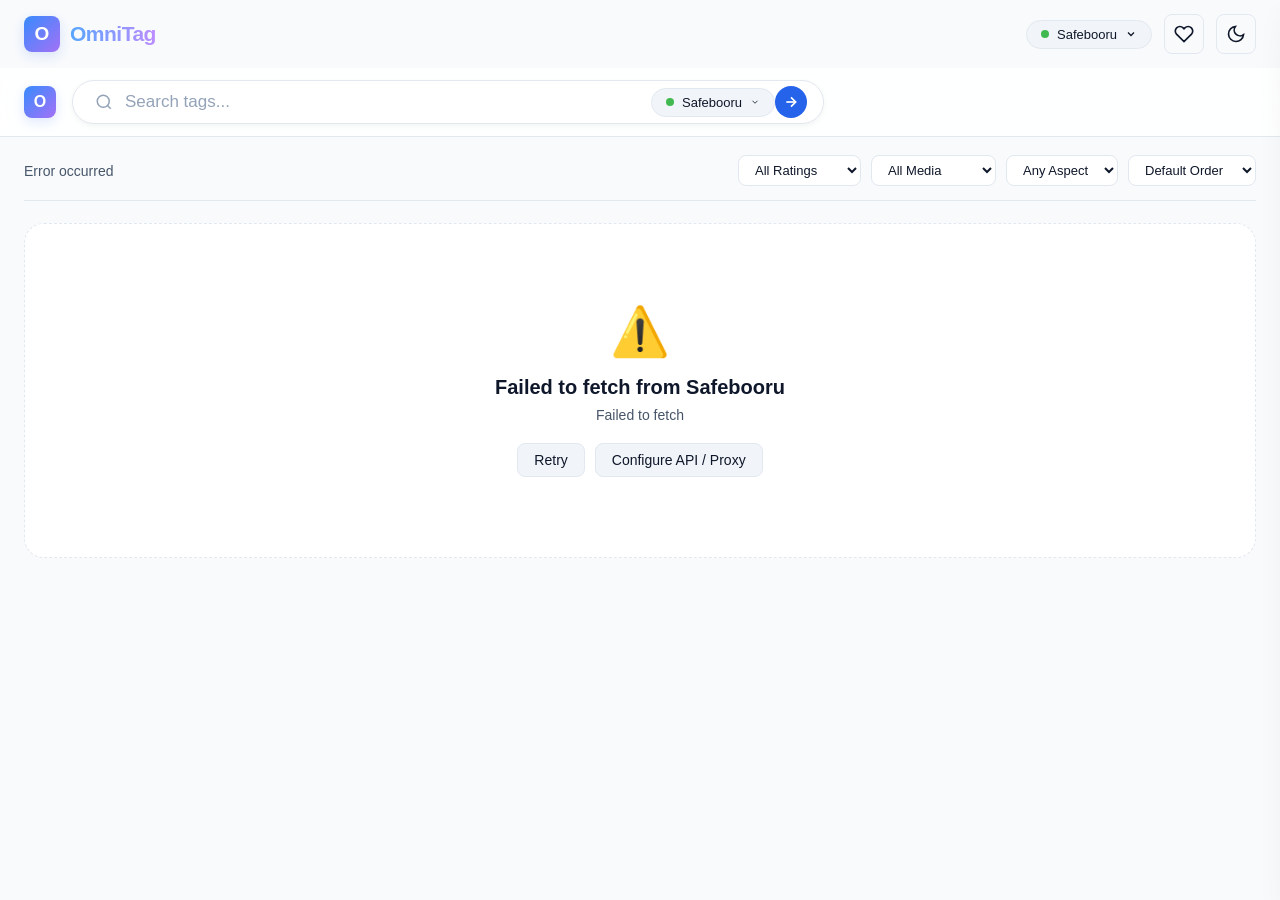
==== commit fc727d84: "Fix PC search submission, auto-feed loading, launch scripts, and file protocol notice" ====
--- a/index.html
+++ b/index.html
@@ -13,6 +13,17 @@
   <link rel="icon" type="image/svg+xml" href="data:image/svg+xml,<svg xmlns='http://www.w3.org/2000/svg' viewBox='0 0 100 100'><rect width='100' height='100' rx='20' fill='%23388bfd'/><text x='50%' y='55%' dominant-baseline='middle' text-anchor='middle' fill='white' font-size='56' font-weight='bold'>O</text></svg>">
 </head>
 <body>
+
+  <!-- Local File Protocol Notice (Shown if opened as file://) -->
+  <div id="file-protocol-warning" style="display: none; background: #d29922; color: #0d1117; padding: 12px 24px; font-weight: 600; font-size: 13px; text-align: center; line-height: 1.5;">
+    ⚠️ You are viewing this page directly as a local file (<code>file://</code>). Web browsers block live image queries from local file links. 
+    Please double-click <strong>start.bat</strong> or <strong>launch-app-mode.bat</strong> to run it on your PC, or open the online version at <a href="https://subnow846-ai.github.io/omnitag-app/" style="color: #0d1117; text-decoration: underline; font-weight: bold;">https://subnow846-ai.github.io/omnitag-app/</a>.
+  </div>
+  <script>
+    if (window.location.protocol === "file:") {
+      document.getElementById("file-protocol-warning").style.display = "block";
+    }
+  </script>
 
   <!-- ==========================================
        Global Header
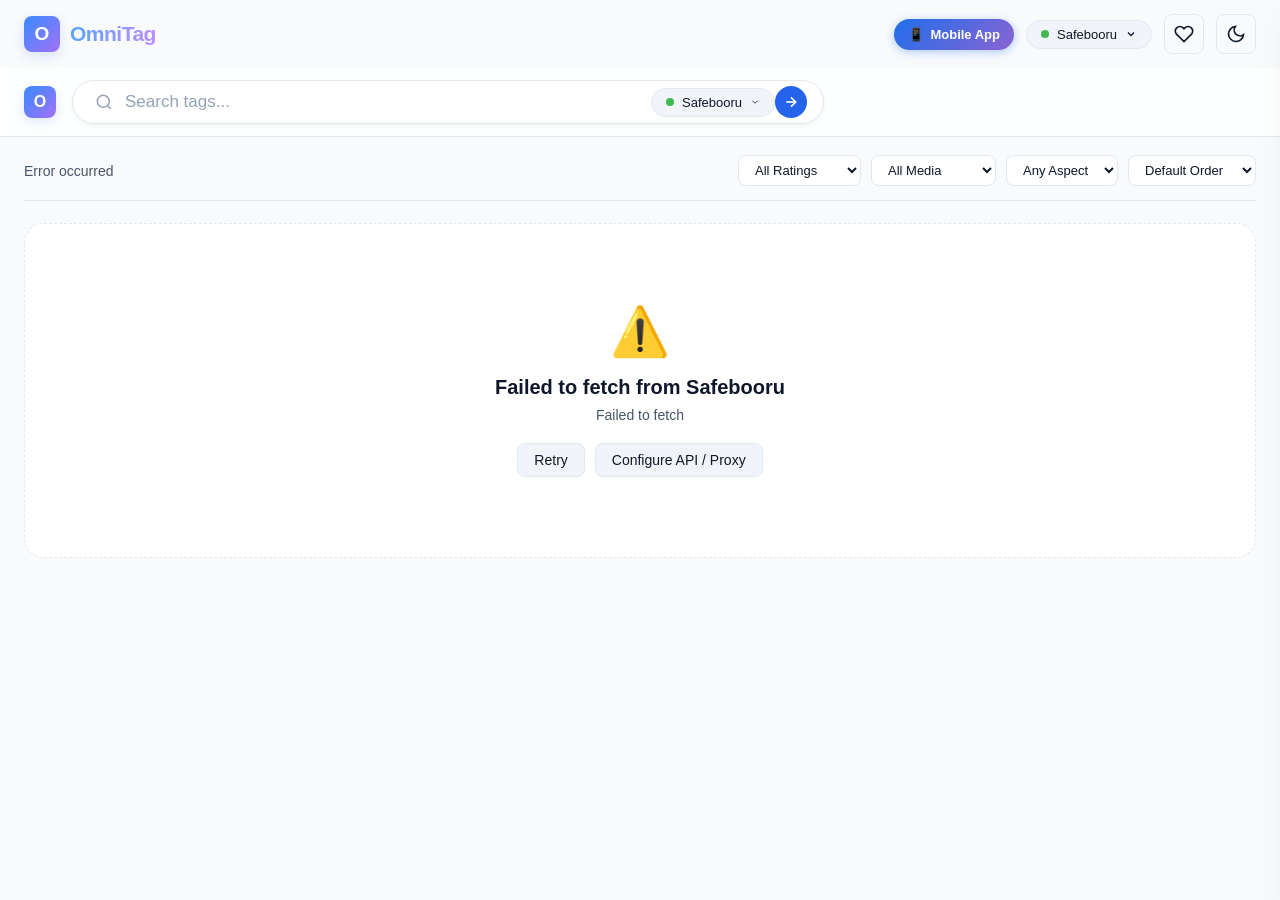
==== commit bbdf9179: "Add Mobile Web version with auto-detection, desktop switcher, CORS proxy chain and hotlink protectio" ====
--- a/index.html
+++ b/index.html
@@ -3,9 +3,21 @@
 <head>
   <meta charset="UTF-8">
   <meta name="viewport" content="width=device-width, initial-scale=1.0, viewport-fit=cover">
+  <meta name="referrer" content="no-referrer">
   <meta name="theme-color" content="#0d1117">
   <meta name="description" content="OmniTag - Fast, modern tag-based image search engine with switchable API sources">
   <title>OmniTag - Universal Tag Search Engine</title>
+
+  <script>
+    // Automatic mobile detection & seamless routing to Mobile Web App
+    (function() {
+      const isMobile = /Android|webOS|iPhone|iPad|iPod|BlackBerry|IEMobile|Opera Mini/i.test(navigator.userAgent) || window.innerWidth <= 768;
+      const forceDesktop = sessionStorage.getItem("omnitag_force_desktop") === "1" || location.search.includes("desktop=1");
+      if (isMobile && !forceDesktop) {
+        window.location.replace("mobile.html" + window.location.search);
+      }
+    })();
+  </script>
   
   <link rel="manifest" href="manifest.json">
   <link rel="stylesheet" href="css/style.css">
@@ -37,6 +49,12 @@
     </div>
 
     <div class="header-right">
+      <!-- Switch to Mobile Web Version Button -->
+      <a href="mobile.html" class="mobile-switch-btn" title="Open Mobile TikTok Feed & App View">
+        <span>📱</span>
+        <span>Mobile App</span>
+      </a>
+
       <!-- Active API indicator pill (Header) -->
       <div class="source-selector-pill">
         <button id="open-sources-btn" class="source-pill-btn" title="API Sources & Endpoints">
--- a/css/style.css
+++ b/css/style.css
@@ -163,6 +163,27 @@
   display: none;
 }
 
+.mobile-switch-btn {
+  display: flex;
+  align-items: center;
+  gap: 6px;
+  background: linear-gradient(135deg, #1f6feb, #8a63d2);
+  color: #fff;
+  text-decoration: none;
+  padding: 8px 14px;
+  border-radius: 20px;
+  font-size: 13px;
+  font-weight: 700;
+  box-shadow: 0 2px 8px rgba(31, 111, 235, 0.35);
+  transition: all 0.2s ease;
+}
+
+.mobile-switch-btn:hover {
+  transform: translateY(-1px);
+  box-shadow: 0 4px 14px rgba(31, 111, 235, 0.55);
+  color: #fff;
+}
+
 /* ==========================================================================
    Google-Style Hero Section (Home View)
    ========================================================================== */
@@ -406,6 +427,27 @@
   overflow-y: auto;
   z-index: 100;
   display: none;
+}
+
+.mobile-switch-btn {
+  display: flex;
+  align-items: center;
+  gap: 6px;
+  background: linear-gradient(135deg, #1f6feb, #8a63d2);
+  color: #fff;
+  text-decoration: none;
+  padding: 8px 14px;
+  border-radius: 20px;
+  font-size: 13px;
+  font-weight: 700;
+  box-shadow: 0 2px 8px rgba(31, 111, 235, 0.35);
+  transition: all 0.2s ease;
+}
+
+.mobile-switch-btn:hover {
+  transform: translateY(-1px);
+  box-shadow: 0 4px 14px rgba(31, 111, 235, 0.55);
+  color: #fff;
 }
 
 .autocomplete-item {
